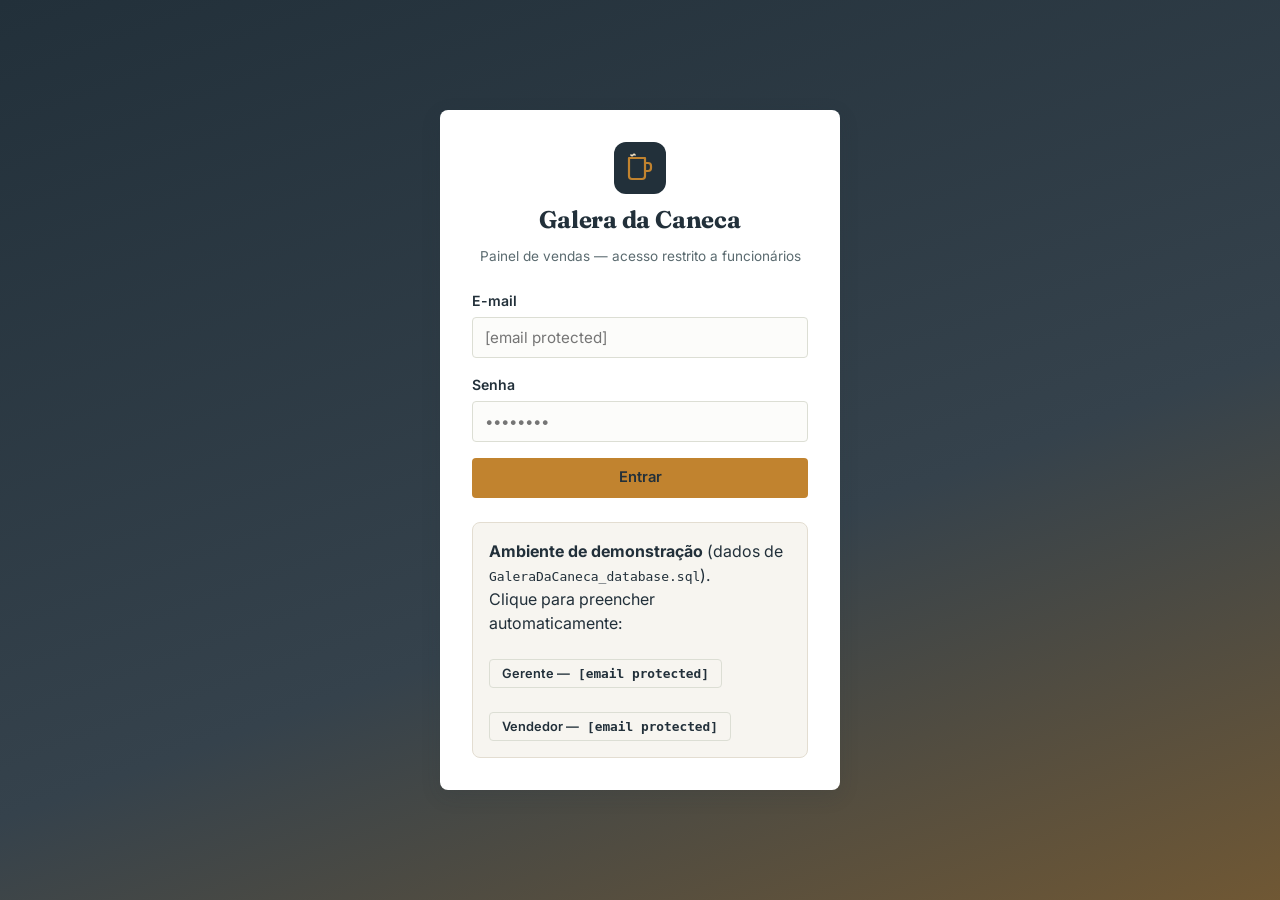
==== src/main/webapp/index.html @ 5a867d7e "feat(frontend): integra front-end da Etapa 8 ao projeto web (webapp)" ====
<!DOCTYPE html>
<html lang="pt-BR">
<head>
<meta charset="UTF-8">
<meta name="viewport" content="width=device-width, initial-scale=1.0">
<title>Galera da Caneca — Entrar</title>
<link rel="stylesheet" href="css/base.css">
<link rel="stylesheet" href="css/components.css">
</head>
<body>

<div class="tela-login">
  <main class="cartao-login">
    <div class="cartao-login__marca">
      <svg width="52" height="52" viewBox="0 0 52 52" fill="none" xmlns="http://www.w3.org/2000/svg" aria-hidden="true">
        <rect width="52" height="52" rx="12" fill="#22303A"/>
        <path d="M15 16h16v18a3 3 0 0 1-3 3H18a3 3 0 0 1-3-3V16Z" stroke="#C1832F" stroke-width="2.2" stroke-linejoin="round"/>
        <path d="M31 21h3a3 3 0 0 1 3 3v2a3 3 0 0 1-3 3h-3" stroke="#C1832F" stroke-width="2.2" stroke-linecap="round" stroke-linejoin="round"/>
        <path d="M17 13c.6 1 1.6 1 2 0 .6-1 1.6-1 2 0" stroke="#F3E0C2" stroke-width="1.6" stroke-linecap="round"/>
      </svg>
      <h1>Galera da Caneca</h1>
      <p>Painel de vendas — acesso restrito a funcionários</p>
    </div>

    <form id="form-login" novalidate>
      <div class="campo">
        <label for="email">E-mail</label>
        <input type="email" id="email" name="email" placeholder="[email protected]" autocomplete="username" required>
        <span class="mensagem-erro"></span>
      </div>

      <div class="campo">
        <label for="senha">Senha</label>
        <input type="password" id="senha" name="senha" placeholder="••••••••" autocomplete="current-password" required>
        <span class="mensagem-erro"></span>
      </div>

      <button type="submit" class="btn btn--primario btn--bloco">Entrar</button>
    </form>

    <div class="credenciais-demo">
      <strong>Ambiente de demonstração</strong> (dados de <code>GaleraDaCaneca_database.sql</code>).<br>
      Clique para preencher automaticamente:<br><br>
      <button type="button" class="btn btn--secundario btn--pequeno" data-preencher data-email="[email protected]" data-senha="695314">
        Gerente — <code>[email protected]</code>
      </button><br><br>
      <button type="button" class="btn btn--secundario btn--pequeno" data-preencher data-email="[email protected]" data-senha="583920">
        Vendedor — <code>[email protected]</code>
      </button>
    </div>
  </main>
</div>

<script src="js/api.js"></script>
<script src="js/utilitarios.js"></script>
<script src="js/login.js"></script>
</body>
</html>
---- src/main/webapp/css/base.css ----
/* ============================================================
   BASE.CSS — Reset, variáveis de design e tipografia
   Projeto: Galera da Caneca (sistema de vendas)
   ============================================================ */

@import url('https://fonts.googleapis.com/css2?family=Fraunces:opsz,wght@9..144,500;9..144,700&family=Inter:wght@400;500;600;700&family=IBM+Plex+Mono:wght@500;600&display=swap');

:root {
  
  --cor-fundo: #F2F3EE;         
  --cor-superficie: #FFFFFF;     
  --cor-navbar: #22303A;          
  --cor-navbar-texto: #F2E9DD;
  --cor-texto: #22303A;
  --cor-texto-suave: #5B6B70;
  --cor-borda: #DCDED4;

  --cor-cobre: #C1832F;           
  --cor-cobre-escuro: #9C6822;
  --cor-cobre-claro: #F3E0C2;

  --cor-sucesso: #3C6E47;
  --cor-sucesso-fundo: #E4EFE6;
  --cor-alerta: #A3401F;
  --cor-alerta-fundo: #F8E7E0;
  --cor-info: #2C5F72;
  --cor-info-fundo: #E2EEF1;

  --fonte-titulo: 'Fraunces', Georgia, serif;
  --fonte-corpo: 'Inter', -apple-system, BlinkMacSystemFont, sans-serif;
  --fonte-dados: 'IBM Plex Mono', 'Courier New', monospace;

  --raio: 8px;
  --raio-peq: 4px;
  --sombra: 0 2px 8px rgba(34, 48, 58, 0.08);
  --sombra-media: 0 6px 20px rgba(34, 48, 58, 0.14);

  --espaco-1: 4px;
  --espaco-2: 8px;
  --espaco-3: 16px;
  --espaco-4: 24px;
  --espaco-5: 32px;
  --espaco-6: 48px;
}

* {
  box-sizing: border-box;
  margin: 0;
  padding: 0;
}

html {
  scroll-behavior: smooth;
}

body {
  font-family: var(--fonte-corpo);
  background-color: var(--cor-fundo);
  color: var(--cor-texto);
  line-height: 1.5;
  min-height: 100vh;
}

h1, h2, h3, h4 {
  font-family: var(--fonte-titulo);
  font-weight: 700;
  letter-spacing: -0.01em;
  color: var(--cor-texto);
}

h1 { font-size: 1.9rem; }
h2 { font-size: 1.4rem; }
h3 { font-size: 1.1rem; }

a {
  color: var(--cor-cobre-escuro);
  text-decoration: none;
}
a:hover { text-decoration: underline; }

img { max-width: 100%; display: block; }

a:focus-visible,
button:focus-visible,
input:focus-visible,
select:focus-visible,
textarea:focus-visible {
  outline: 3px solid var(--cor-cobre);
  outline-offset: 2px;
}

@media (prefers-reduced-motion: reduce) {
  * { animation: none !important; transition: none !important; }
}

.container {
  width: 100%;
  max-width: 1180px;
  margin: 0 auto;
  padding: 0 var(--espaco-4);
}

.somente-leitor {
  position: absolute;
  width: 1px; height: 1px;
  overflow: hidden;
  clip: rect(0,0,0,0);
}
---- src/main/webapp/css/components.css ----
/* ============================================================
   COMPONENTS.CSS — botões, formulários, tabelas, cartões, alertas
   ============================================================ */

.btn {
  display: inline-flex;
  align-items: center;
  justify-content: center;
  gap: 8px;
  font-family: var(--fonte-corpo);
  font-weight: 600;
  font-size: 0.92rem;
  padding: 10px 20px;
  border-radius: var(--raio-peq);
  border: 1px solid transparent;
  cursor: pointer;
  transition: transform .08s ease, background-color .15s ease, box-shadow .15s ease;
  line-height: 1.2;
}
.btn:active { transform: translateY(1px); }

.btn--primario {
  background-color: var(--cor-cobre);
  color: #22303A;
}
.btn--primario:hover { background-color: var(--cor-cobre-escuro); color: #fff; }

.btn--secundario {
  background-color: transparent;
  color: var(--cor-navbar);
  border-color: var(--cor-borda);
}
.btn--secundario:hover { background-color: #fff; border-color: var(--cor-navbar); }

.btn--perigo {
  background-color: transparent;
  color: var(--cor-alerta);
  border-color: var(--cor-alerta);
}
.btn--perigo:hover { background-color: var(--cor-alerta); color: #fff; }

.btn--pequeno { padding: 6px 12px; font-size: 0.8rem; }
.btn--bloco { width: 100%; }
.btn:disabled { opacity: 0.5; cursor: not-allowed; }


.cartao {
  background: var(--cor-superficie);
  border: 1px solid var(--cor-borda);
  border-radius: var(--raio);
  padding: var(--espaco-4);
  box-shadow: var(--sombra);
}

.cartao-metrica {
  background: var(--cor-superficie);
  border: 1px solid var(--cor-borda);
  border-left: 4px solid var(--cor-cobre);
  border-radius: var(--raio);
  padding: var(--espaco-4);
  box-shadow: var(--sombra);
}
.cartao-metrica__rotulo {
  font-size: 0.78rem;
  text-transform: uppercase;
  letter-spacing: .08em;
  color: var(--cor-texto-suave);
  font-weight: 600;
}
.cartao-metrica__valor {
  font-family: var(--fonte-dados);
  font-size: 1.9rem;
  font-weight: 600;
  margin-top: 6px;
  color: var(--cor-navbar);
}

.cartao-acao {
  display: flex;
  flex-direction: column;
  gap: var(--espaco-2);
  background: var(--cor-superficie);
  border: 1px solid var(--cor-borda);
  border-radius: var(--raio);
  padding: var(--espaco-4);
  box-shadow: var(--sombra);
  text-decoration: none;
  color: var(--cor-texto);
  transition: box-shadow .15s ease, transform .1s ease;
}
.cartao-acao:hover {
  box-shadow: var(--sombra-media);
  transform: translateY(-2px);
  text-decoration: none;
}
.cartao-acao__icone {
  width: 40px; height: 40px;
  display: flex; align-items: center; justify-content: center;
  border-radius: var(--raio-peq);
  background: var(--cor-cobre-claro);
  color: var(--cor-cobre-escuro);
}
.cartao-acao h3 { margin-top: 4px; }
.cartao-acao p { color: var(--cor-texto-suave); font-size: 0.88rem; }


.form-caixa {
  background: var(--cor-superficie);
  border: 1px solid var(--cor-borda);
  border-radius: var(--raio);
  box-shadow: var(--sombra);
  padding: var(--espaco-5);
  max-width: 760px;
}

.campo {
  margin-bottom: var(--espaco-3);
}

.campo label {
  display: block;
  font-weight: 600;
  font-size: 0.88rem;
  margin-bottom: 6px;
  color: var(--cor-texto);
}

.campo .dica {
  font-size: 0.78rem;
  color: var(--cor-texto-suave);
  margin-top: 4px;
}

.campo input,
.campo select,
.campo textarea {
  width: 100%;
  font-family: var(--fonte-corpo);
  font-size: 0.95rem;
  padding: 10px 12px;
  border: 1px solid var(--cor-borda);
  border-radius: var(--raio-peq);
  background: #FCFCFA;
  color: var(--cor-texto);
  transition: border-color .15s ease, box-shadow .15s ease;
}

.campo input:focus,
.campo select:focus,
.campo textarea:focus {
  border-color: var(--cor-cobre);
  box-shadow: 0 0 0 3px var(--cor-cobre-claro);
  outline: none;
}

.campo input.invalido,
.campo select.invalido {
  border-color: var(--cor-alerta);
}

.mensagem-erro {
  color: var(--cor-alerta);
  font-size: 0.8rem;
  margin-top: 4px;
  display: none;
}
.mensagem-erro.visivel { display: block; }

.linha-campos {
  display: grid;
  grid-template-columns: 1fr 1fr;
  gap: var(--espaco-3);
}
@media (max-width: 560px) {
  .linha-campos { grid-template-columns: 1fr; }
}

.campo-checkbox {
  display: flex;
  align-items: center;
  gap: 8px;
}
.campo-checkbox input { width: auto; }

fieldset {
  border: 1px dashed var(--cor-borda);
  border-radius: var(--raio-peq);
  padding: var(--espaco-3);
  margin-bottom: var(--espaco-3);
}
legend {
  font-family: var(--fonte-titulo);
  font-weight: 700;
  padding: 0 8px;
  color: var(--cor-cobre-escuro);
}

.acoes-form {
  display: flex;
  gap: var(--espaco-2);
  margin-top: var(--espaco-4);
  padding-top: var(--espaco-3);
  border-top: 1px solid var(--cor-borda);
}


.tabela-caixa {
  background: var(--cor-superficie);
  border: 1px solid var(--cor-borda);
  border-radius: var(--raio);
  box-shadow: var(--sombra);
  overflow-x: auto;
}

table.tabela-dados {
  width: 100%;
  border-collapse: collapse;
  font-size: 0.92rem;
}

.tabela-dados thead th {
  text-align: left;
  background: var(--cor-navbar);
  color: var(--cor-navbar-texto);
  padding: 12px 16px;
  font-weight: 600;
  font-size: 0.78rem;
  text-transform: uppercase;
  letter-spacing: .06em;
  white-space: nowrap;
}

.tabela-dados tbody td {
  padding: 12px 16px;
  border-bottom: 1px solid var(--cor-borda);
  color: var(--cor-texto);
}

.tabela-dados tbody tr:last-child td { border-bottom: none; }
.tabela-dados tbody tr:hover { background: #FBF7EF; }

.tabela-dados td.numerico,
.tabela-dados th.numerico {
  font-family: var(--fonte-dados);
  text-align: right;
}

.tabela-dados .col-acoes {
  display: flex;
  gap: 6px;
  justify-content: flex-end;
}

.estado-vazio {
  text-align: center;
  padding: var(--espaco-6) var(--espaco-4);
  color: var(--cor-texto-suave);
}
.estado-vazio h3 { color: var(--cor-texto); margin-bottom: 6px; }


.selo {
  display: inline-flex;
  align-items: center;
  gap: 5px;
  padding: 3px 10px;
  border-radius: 999px;
  font-size: 0.76rem;
  font-weight: 600;
}
.selo--gerente { background: var(--cor-cobre-claro); color: var(--cor-cobre-escuro); }
.selo--vendedor { background: var(--cor-info-fundo); color: var(--cor-info); }
.selo--ok { background: var(--cor-sucesso-fundo); color: var(--cor-sucesso); }
.selo--baixo-estoque { background: var(--cor-alerta-fundo); color: var(--cor-alerta); }


.alerta {
  border-radius: var(--raio-peq);
  padding: 12px 16px;
  font-size: 0.88rem;
  margin-bottom: var(--espaco-3);
  border: 1px solid transparent;
}
.alerta--sucesso { background: var(--cor-sucesso-fundo); color: var(--cor-sucesso); border-color: #bfdcc4; }
.alerta--erro { background: var(--cor-alerta-fundo); color: var(--cor-alerta); border-color: #eccabd; }
.alerta--info { background: var(--cor-info-fundo); color: var(--cor-info); border-color: #c3dbe1; }

.toast-container {
  position: fixed;
  top: 84px;
  right: 20px;
  z-index: 200;
  display: flex;
  flex-direction: column;
  gap: 8px;
  max-width: 320px;
}
.toast {
  animation: entrar-toast .25s ease;
  box-shadow: var(--sombra-media);
}
@keyframes entrar-toast {
  from { opacity: 0; transform: translateX(20px); }
  to { opacity: 1; transform: translateX(0); }
}


.barra-filtros {
  display: flex;
  gap: var(--espaco-2);
  flex-wrap: wrap;
  margin-bottom: var(--espaco-3);
  align-items: center;
}
.barra-filtros input[type="search"],
.barra-filtros select {
  padding: 9px 12px;
  border: 1px solid var(--cor-borda);
  border-radius: var(--raio-peq);
  font-family: var(--fonte-corpo);
  font-size: 0.9rem;
  background: var(--cor-superficie);
}
.barra-filtros input[type="search"] { min-width: 220px; flex: 1; }


.tela-login {
  min-height: 100vh;
  display: flex;
  align-items: center;
  justify-content: center;
  background: linear-gradient(160deg, var(--cor-navbar) 0%, #35424C 60%, var(--cor-cobre-escuro) 130%);
  padding: var(--espaco-4);
}

.cartao-login {
  background: var(--cor-superficie);
  width: 100%;
  max-width: 400px;
  border-radius: var(--raio);
  box-shadow: var(--sombra-media);
  padding: var(--espaco-5);
}

.cartao-login__marca {
  display: flex;
  flex-direction: column;
  align-items: center;
  gap: var(--espaco-2);
  margin-bottom: var(--espaco-4);
  text-align: center;
}

.cartao-login__marca h1 { font-size: 1.5rem; }
.cartao-login__marca p { color: var(--cor-texto-suave); font-size: 0.85rem; }

.credenciais-demo {
    margin-top: 1.5rem;
    padding: 1rem;
    background: #f7f5f0;
    border: 1px solid #e3ddd1;
    border-radius: 8px;
}

.credenciais-demo p {
    margin: .5rem 0 1rem;
    font-size: .9rem;
    color: #555;
}

.btn-demo {
    width: 100%;
    display: flex;
    flex-direction: column;
    align-items: flex-start;
    gap: .2rem;

    padding: .9rem 1rem;
    margin-bottom: .75rem;

    background: #fff;
    border: 1px solid #d8d8d8;
    border-radius: 8px;

    cursor: pointer;
    transition: .2s;
}

.btn-demo:hover {
    border-color: #c1832f;
    background: #fffaf3;
}

.btn-demo__cargo {
    font-size: 1rem;
    font-weight: 600;
    color: #22303A;
}

.btn-demo__email {
    font-size: .85rem;
    color: #666;
    font-family: monospace;
}
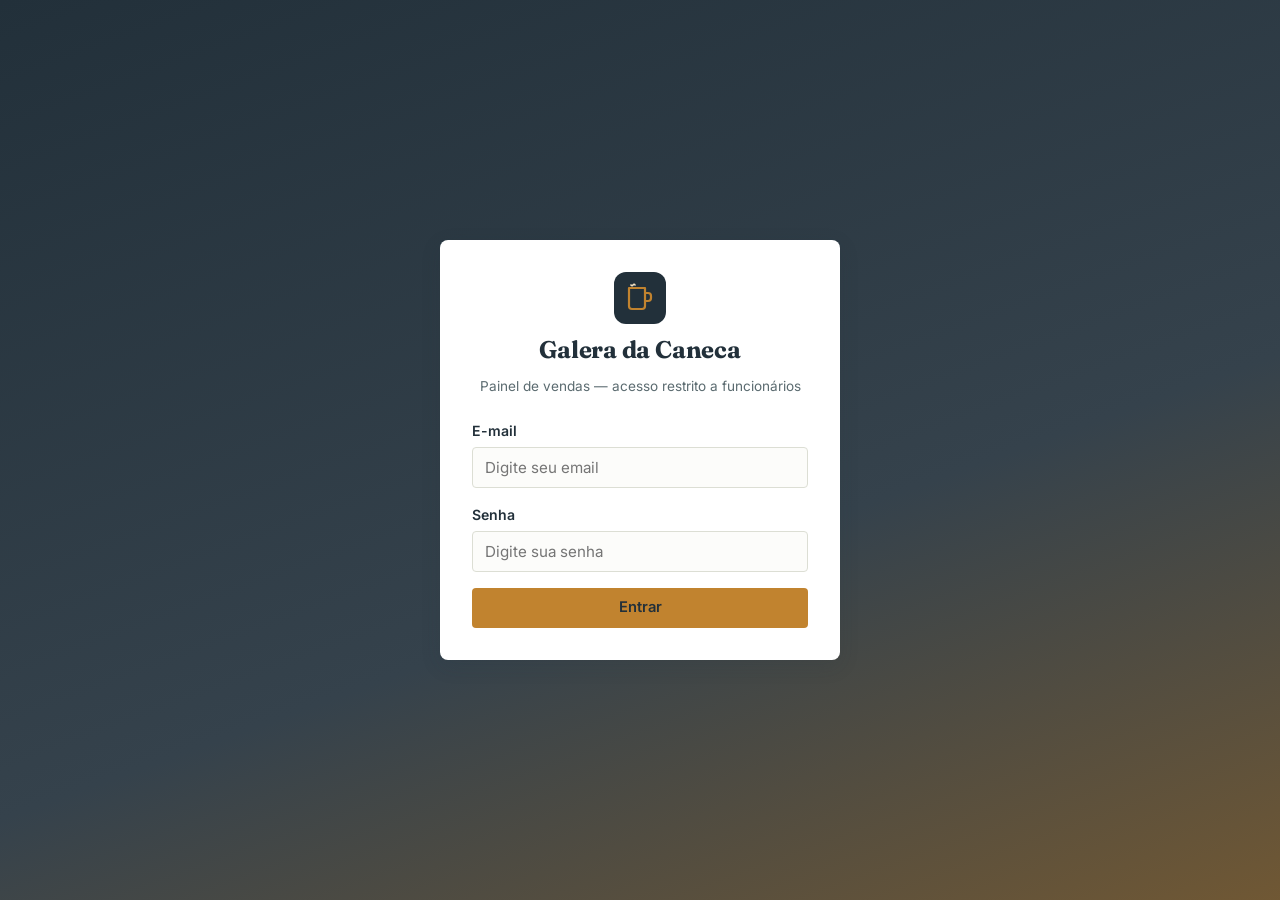
==== commit 8be27387: "docs: adicionando projeto" ====
--- a/src/main/webapp/index.html
+++ b/src/main/webapp/index.html
@@ -25,29 +25,18 @@
     <form id="form-login" novalidate>
       <div class="campo">
         <label for="email">E-mail</label>
-        <input type="email" id="email" name="email" placeholder="[email protected]" autocomplete="username" required>
+        <input type="email" id="email" name="email" placeholder="Digite seu email" autocomplete="username" required>
         <span class="mensagem-erro"></span>
       </div>
 
       <div class="campo">
         <label for="senha">Senha</label>
-        <input type="password" id="senha" name="senha" placeholder="••••••••" autocomplete="current-password" required>
+        <input type="password" id="senha" name="senha" placeholder="Digite sua senha" autocomplete="current-password" required>
         <span class="mensagem-erro"></span>
       </div>
 
       <button type="submit" class="btn btn--primario btn--bloco">Entrar</button>
     </form>
-
-    <div class="credenciais-demo">
-      <strong>Ambiente de demonstração</strong> (dados de <code>GaleraDaCaneca_database.sql</code>).<br>
-      Clique para preencher automaticamente:<br><br>
-      <button type="button" class="btn btn--secundario btn--pequeno" data-preencher data-email="[email protected]" data-senha="695314">
-        Gerente — <code>[email protected]</code>
-      </button><br><br>
-      <button type="button" class="btn btn--secundario btn--pequeno" data-preencher data-email="[email protected]" data-senha="583920">
-        Vendedor — <code>[email protected]</code>
-      </button>
-    </div>
   </main>
 </div>
 
